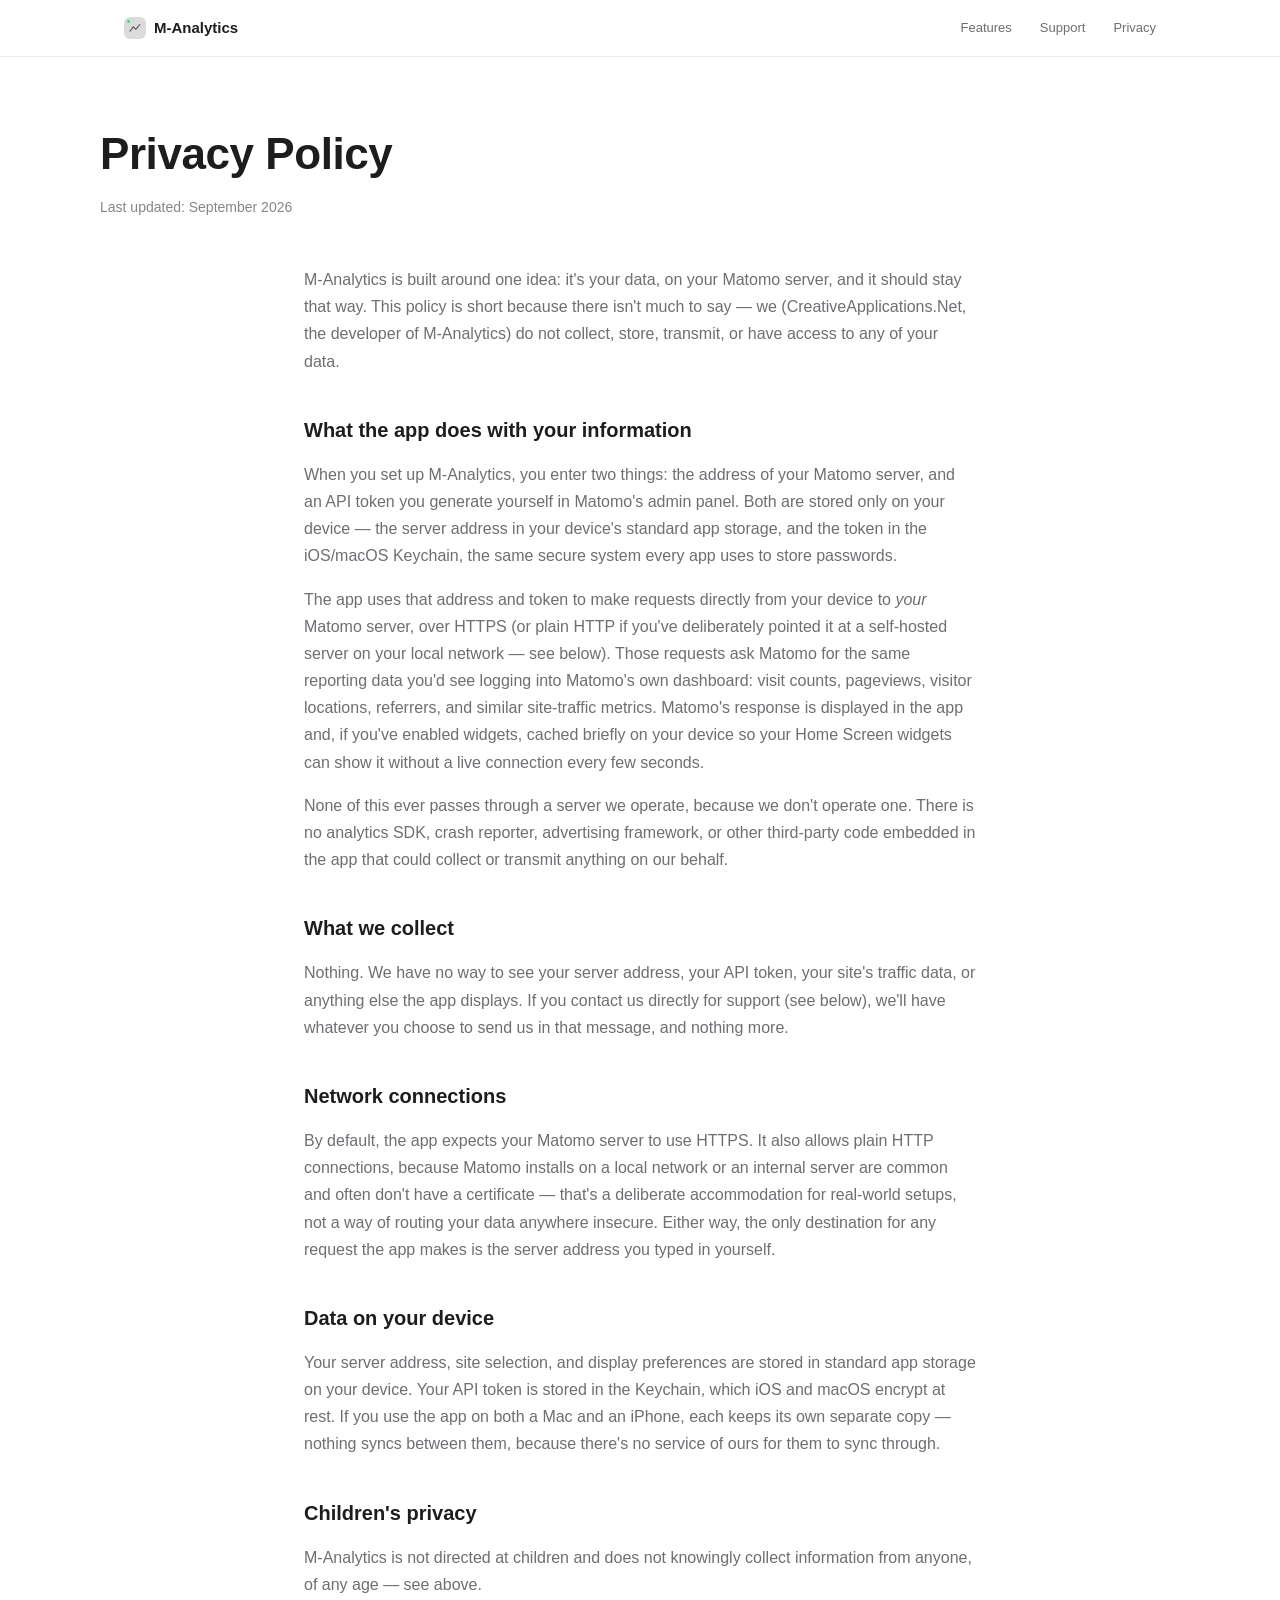
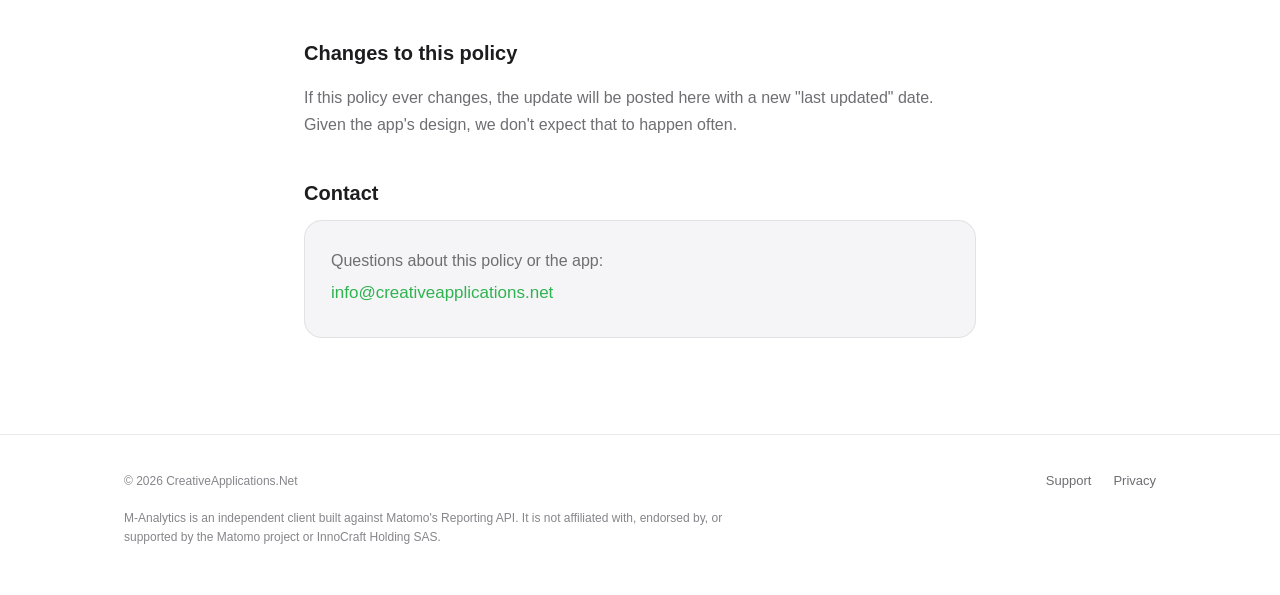
==== privacy.html @ f23e55db "Initial M-Analytics marketing site Landing page, privacy policy, and support pages for the M-Analyti" ====
<!DOCTYPE html>
<html lang="en">
<head>
<meta charset="UTF-8">
<meta name="viewport" content="width=device-width, initial-scale=1">
<title>Privacy Policy — M-Analytics</title>
<meta name="description" content="M-Analytics collects nothing. Your Matomo server address and API token stay on your device and are never sent anywhere but the server you configured.">
<link rel="icon" href="assets/favicon.png">
<link rel="apple-touch-icon" href="assets/apple-touch-icon.png">
<link rel="stylesheet" href="styles.css">
</head>
<body>

<div class="site-nav">
  <div class="wrap">
    <a class="brand" href="index.html">
      <img src="assets/icon.png" alt="">
      M-Analytics
    </a>
    <nav>
      <a href="index.html#features">Features</a>
      <a href="support.html">Support</a>
      <a href="privacy.html">Privacy</a>
    </nav>
  </div>
</div>

<header class="page-hero wrap">
  <h1>Privacy Policy</h1>
  <div class="updated">Last updated: September 2026</div>
</header>

<div class="content wrap">

  <p>M-Analytics is built around one idea: it's your data, on your Matomo server, and it should stay that way. This policy is short because there isn't much to say — we (CreativeApplications.Net, the developer of M-Analytics) do not collect, store, transmit, or have access to any of your data.</p>

  <h2>What the app does with your information</h2>
  <p>When you set up M-Analytics, you enter two things: the address of your Matomo server, and an API token you generate yourself in Matomo's admin panel. Both are stored only on your device — the server address in your device's standard app storage, and the token in the iOS/macOS Keychain, the same secure system every app uses to store passwords.</p>
  <p>The app uses that address and token to make requests directly from your device to <em>your</em> Matomo server, over HTTPS (or plain HTTP if you've deliberately pointed it at a self-hosted server on your local network — see below). Those requests ask Matomo for the same reporting data you'd see logging into Matomo's own dashboard: visit counts, pageviews, visitor locations, referrers, and similar site-traffic metrics. Matomo's response is displayed in the app and, if you've enabled widgets, cached briefly on your device so your Home Screen widgets can show it without a live connection every few seconds.</p>
  <p>None of this ever passes through a server we operate, because we don't operate one. There is no analytics SDK, crash reporter, advertising framework, or other third-party code embedded in the app that could collect or transmit anything on our behalf.</p>

  <h2>What we collect</h2>
  <p>Nothing. We have no way to see your server address, your API token, your site's traffic data, or anything else the app displays. If you contact us directly for support (see below), we'll have whatever you choose to send us in that message, and nothing more.</p>

  <h2>Network connections</h2>
  <p>By default, the app expects your Matomo server to use HTTPS. It also allows plain HTTP connections, because Matomo installs on a local network or an internal server are common and often don't have a certificate — that's a deliberate accommodation for real-world setups, not a way of routing your data anywhere insecure. Either way, the only destination for any request the app makes is the server address you typed in yourself.</p>

  <h2>Data on your device</h2>
  <p>Your server address, site selection, and display preferences are stored in standard app storage on your device. Your API token is stored in the Keychain, which iOS and macOS encrypt at rest. If you use the app on both a Mac and an iPhone, each keeps its own separate copy — nothing syncs between them, because there's no service of ours for them to sync through.</p>

  <h2>Children's privacy</h2>
  <p>M-Analytics is not directed at children and does not knowingly collect information from anyone, of any age — see above.</p>

  <h2>Changes to this policy</h2>
  <p>If this policy ever changes, the update will be posted here with a new "last updated" date. Given the app's design, we don't expect that to happen often.</p>

  <h2>Contact</h2>
  <div class="contact-card">
    <p>Questions about this policy or the app:</p>
    <p class="email"><a href="mailto:info@creativeapplications.net">info@creativeapplications.net</a></p>
  </div>

</div>

<footer>
  <div class="wrap">
    <div class="copyright">© 2026 CreativeApplications.Net</div>
    <div class="foot-links">
      <a href="support.html">Support</a>
      <a href="privacy.html">Privacy</a>
    </div>
  </div>
  <div class="wrap" style="margin-top:18px;">
    <div class="disclaimer">M-Analytics is an independent client built against Matomo's Reporting API. It is not affiliated with, endorsed by, or supported by the Matomo project or InnoCraft Holding SAS.</div>
  </div>
</footer>

</body>
</html>
---- styles.css ----
/* M-Analytics marketing site — shared styles.
   Palette pulled straight from the app icon: light gray / charcoal panels,
   green accent (the icon's live-dot green), Apple-style neutral grays for
   everything else. No frameworks, no build step — plain CSS custom
   properties with a prefers-color-scheme swap. */

:root {
    --bg: #ffffff;
    --bg-alt: #f5f5f7;
    --panel: #f5f5f7;
    --panel-border: rgba(0, 0, 0, 0.08);
    --text: #1d1d1f;
    --text-secondary: #6e6e73;
    --text-tertiary: #86868b;
    --accent: #2fb350;
    --accent-ink: #ffffff;
    --icon-light-bg: #dbdbdb;
    --icon-glyph: #333333;
    --shadow: 0 1px 2px rgba(0, 0, 0, 0.04), 0 8px 24px rgba(0, 0, 0, 0.06);
    --radius-lg: 28px;
    --radius-md: 18px;
    --radius-sm: 10px;
}

@media (prefers-color-scheme: dark) {
    :root {
        --bg: #000000;
        --bg-alt: #0d0d0f;
        --panel: #17171a;
        --panel-border: rgba(255, 255, 255, 0.08);
        --text: #f5f5f7;
        --text-secondary: #a1a1a6;
        --text-tertiary: #86868b;
        --accent: #34d058;
        --accent-ink: #06170a;
        --icon-light-bg: #1f1f1f;
        --icon-glyph: #b3b3b3;
        --shadow: 0 1px 2px rgba(0, 0, 0, 0.3), 0 8px 30px rgba(0, 0, 0, 0.5);
    }
}

* { box-sizing: border-box; }

html {
    scroll-behavior: smooth;
}

html, body {
    /* Safety net, not the real fix (that's the nav below) — nothing on this
       page should ever need to scroll sideways. */
    overflow-x: hidden;
}

body {
    margin: 0;
    background: var(--bg);
    color: var(--text);
    font-family: -apple-system, BlinkMacSystemFont, "SF Pro Text", "Segoe UI", Roboto, Helvetica, Arial, sans-serif;
    -webkit-font-smoothing: antialiased;
    line-height: 1.5;
}

a { color: inherit; }

.wrap {
    max-width: 1080px;
    margin: 0 auto;
    padding: 0 24px;
}

/* MARK: Nav */

.site-nav {
    position: sticky;
    top: 0;
    z-index: 20;
    background: color-mix(in srgb, var(--bg) 82%, transparent);
    backdrop-filter: saturate(180%) blur(14px);
    -webkit-backdrop-filter: saturate(180%) blur(14px);
    border-bottom: 1px solid var(--panel-border);
}

.site-nav .wrap {
    display: flex;
    align-items: center;
    justify-content: space-between;
    height: 56px;
    gap: 12px;
}

.brand {
    display: flex;
    align-items: center;
    gap: 8px;
    font-weight: 600;
    font-size: 15px;
    text-decoration: none;
    color: var(--text);
}

.brand img {
    width: 22px;
    height: 22px;
    border-radius: 6px;
    display: block;
}

.site-nav nav {
    display: flex;
    gap: 28px;
    flex: none;
}

.site-nav nav a {
    font-size: 13px;
    color: var(--text-secondary);
    text-decoration: none;
    white-space: nowrap;
}

.site-nav nav a:hover { color: var(--text); }

@media (max-width: 420px) {
    .site-nav nav { gap: 14px; }
    .site-nav nav a { font-size: 12px; }
    .brand { font-size: 14px; }
}

/* MARK: Hero */

.hero {
    padding: 88px 0 64px;
    text-align: center;
}

.hero-icon {
    width: 128px;
    height: 128px;
    border-radius: 30px;
    box-shadow: var(--shadow);
    margin-bottom: 28px;
}

.hero h1 {
    font-size: clamp(40px, 7vw, 64px);
    font-weight: 700;
    letter-spacing: -0.02em;
    margin: 0 0 14px;
}

.hero .tagline {
    font-size: clamp(18px, 2.6vw, 23px);
    color: var(--text-secondary);
    max-width: 620px;
    margin: 0 auto 32px;
    font-weight: 400;
}

.price-pill {
    display: inline-flex;
    align-items: center;
    gap: 8px;
    max-width: calc(100% - 32px);
    background: var(--panel);
    border: 1px solid var(--panel-border);
    border-radius: 999px;
    padding: 8px 18px;
    font-size: 14px;
    font-weight: 600;
    margin-bottom: 36px;
    /* One line whenever there's room; below that, wrap rather than force
       the page wider than the viewport — this exact text was the one
       thing on the page that could actually cause that. */
    white-space: normal;
    text-align: center;
}

.price-pill .dot {
    width: 7px;
    height: 7px;
    border-radius: 50%;
    background: var(--accent);
    flex: none;
}

.cta-row {
    display: flex;
    align-items: center;
    justify-content: center;
    gap: 16px;
    flex-wrap: wrap;
}

.store-button {
    display: inline-flex;
    align-items: center;
    gap: 10px;
    background: var(--text);
    color: var(--bg);
    border-radius: var(--radius-sm);
    padding: 11px 20px;
    text-decoration: none;
    font-weight: 600;
    font-size: 14px;
    transition: transform 0.15s ease, opacity 0.15s ease;
}

.store-button:hover { transform: translateY(-1px); opacity: 0.88; }

.store-button svg { width: 18px; height: 18px; flex: none; }

.store-button .label {
    display: flex;
    flex-direction: column;
    align-items: flex-start;
    line-height: 1.15;
}

.store-button .label small {
    font-size: 10px;
    font-weight: 400;
    opacity: 0.75;
}

.coming-soon-note {
    width: 100%;
    text-align: center;
    font-size: 12px;
    color: var(--text-tertiary);
    margin-top: 4px;
}

/* MARK: Mockup showcase */

.showcase {
    padding: 40px 0 96px;
    display: grid;
    grid-template-columns: 2fr 1fr;
    gap: 20px;
    align-items: stretch;
}

@media (max-width: 760px) {
    .showcase { grid-template-columns: 1fr; }
}

.mock-card {
    background: var(--panel);
    border: 1px solid var(--panel-border);
    border-radius: var(--radius-lg);
    padding: 28px;
    box-shadow: var(--shadow);
    display: flex;
    flex-direction: column;
    gap: 18px;
}

/* Menu-bar popover mock — mirrors the app's actual panel structure
   (header, NOW, Today so far, By hour, Latest visitors) rather than
   a generic stat card, so it reads as the real UI at a glance. */

.mock-menubar {
    background: var(--bg);
    border-radius: var(--radius-md);
    border: 1px solid var(--panel-border);
    overflow: hidden;
    font-variant-numeric: tabular-nums;
    flex: 1;
}

.mock-menubar .mm-header {
    display: flex;
    align-items: center;
    justify-content: space-between;
    gap: 10px;
    padding: 12px 14px;
    border-bottom: 1px solid var(--panel-border);
}

.mm-title {
    display: flex;
    align-items: center;
    gap: 8px;
}

.mm-icon {
    display: flex;
    color: var(--text-secondary);
}

.mm-icon svg { width: 15px; height: 15px; }

.mm-site {
    display: block;
    font-size: 13px;
    font-weight: 700;
}

.mm-sub {
    display: block;
    font-size: 10.5px;
    color: var(--text-tertiary);
}

.mm-spark {
    width: 64px;
    height: 20px;
    color: var(--text-tertiary);
    flex-shrink: 0;
}

.mock-menubar .mm-header .live-dot {
    width: 6px;
    height: 6px;
    border-radius: 50%;
    background: var(--accent);
    box-shadow: 0 0 0 4px color-mix(in srgb, var(--accent) 20%, transparent);
    display: inline-block;
}

/* Two-column layout, echoing the Mac window's draggable two-column
   panel grid (as opposed to the popover's single-column list) — each
   column lays out independently so mismatched panel heights don't
   force awkward gaps like a strict CSS grid would. */
.mm-columns {
    display: grid;
    grid-template-columns: 1fr 1fr;
    gap: 10px;
    padding: 12px;
}

.mm-col {
    display: flex;
    flex-direction: column;
    gap: 10px;
    min-width: 0;
}

.mm-section {
    background: var(--panel-alt, var(--panel));
    border-radius: 10px;
    padding: 10px 12px;
}

.mm-label {
    display: flex;
    align-items: center;
    gap: 6px;
    font-size: 10px;
    font-weight: 700;
    letter-spacing: 0.03em;
    color: var(--text-tertiary);
    text-transform: uppercase;
}

.mm-label-row {
    justify-content: space-between;
}

.mm-count {
    font-weight: 600;
    color: var(--text-secondary);
    text-transform: none;
}

.mm-legend {
    display: inline-flex;
    align-items: center;
    gap: 4px;
    font-size: 10px;
    font-weight: 500;
    text-transform: none;
    letter-spacing: normal;
}

.mm-legend .dash,
.mm-legend .dots {
    width: 10px;
    height: 0;
    border-top: 1.5px solid var(--text-tertiary);
    display: inline-block;
}

.mm-legend .dots {
    border-top-style: dotted;
    border-top-color: var(--text-tertiary);
    margin-left: 6px;
}

.mm-now-row {
    display: flex;
    align-items: baseline;
    gap: 6px;
    margin-top: 6px;
}

.mm-num {
    font-size: 26px;
    font-weight: 700;
}

.mm-num-label,
.mm-fine {
    font-size: 11px;
    color: var(--text-secondary);
}

.mm-fine { margin-top: 2px; }

.mm-grid {
    display: grid;
    grid-template-columns: repeat(2, 1fr);
    gap: 10px;
    margin-top: 8px;
}

.mm-stat {
    display: flex;
    flex-direction: column;
    gap: 2px;
}

.mm-stat-label {
    font-size: 10px;
    color: var(--text-secondary);
}

.mm-stat-num {
    font-size: 15px;
    font-weight: 700;
}

.mm-badge {
    align-self: flex-start;
    font-size: 9px;
    font-weight: 700;
    color: #b5651d;
    background: color-mix(in srgb, #f2994a 22%, transparent);
    border-radius: 4px;
    padding: 1px 4px;
    margin-top: 1px;
}

.mock-bars {
    display: flex;
    align-items: flex-end;
    justify-content: space-between;
    height: 40px;
    padding-top: 8px;
}

.mock-bars span {
    flex: 0 0 3px;
    background: var(--text-tertiary);
    opacity: 0.6;
    border-radius: 1px 1px 0 0;
}

.mm-visitor-row {
    display: flex;
    align-items: center;
    gap: 8px;
    padding: 5px 0;
}

.mm-user-row + .mm-user-row,
.mm-visitor-row + .mm-visitor-row {
    border-top: 1px solid var(--panel-border);
}

.mm-flag {
    font-size: 14px;
    line-height: 1;
}

.mm-user-row {
    display: flex;
    align-items: center;
    gap: 8px;
    padding: 5px 0;
}

.mm-avatar {
    width: 18px;
    height: 18px;
    border-radius: 50%;
    background: color-mix(in srgb, var(--accent) 25%, var(--panel));
    color: var(--accent);
    font-size: 10px;
    font-weight: 700;
    display: flex;
    align-items: center;
    justify-content: center;
    flex-shrink: 0;
}

.mm-visitor-loc {
    font-size: 11px;
    font-weight: 600;
    flex: 1;
    overflow: hidden;
    text-overflow: ellipsis;
    white-space: nowrap;
}

.mm-visitor-time {
    font-size: 10px;
    color: var(--text-tertiary);
    flex-shrink: 0;
}

/* iPhone dashboard mock — the same panels as the menu bar mock, one
   column wide, matching the single scrolling column of the real
   iPhone dashboard. */

.mock-phone {
    background: var(--bg);
    border-radius: var(--radius-md);
    border: 1px solid var(--panel-border);
    padding: 12px;
    display: flex;
    flex-direction: column;
    gap: 10px;
    font-variant-numeric: tabular-nums;
    flex: 1;
}

.mock-caption {
    font-size: 13px;
    font-weight: 600;
    color: var(--text-secondary);
}

/* MARK: Features */

.features {
    padding: 20px 0 100px;
}

.section-heading {
    text-align: center;
    margin-bottom: 48px;
}

.section-heading h2 {
    font-size: clamp(28px, 4vw, 38px);
    font-weight: 700;
    letter-spacing: -0.01em;
    margin: 0 0 10px;
}

.section-heading p {
    color: var(--text-secondary);
    font-size: 17px;
    max-width: 560px;
    margin: 0 auto;
}

.feature-grid {
    display: grid;
    grid-template-columns: repeat(3, 1fr);
    gap: 18px;
}

@media (max-width: 860px) {
    .feature-grid { grid-template-columns: 1fr; }
}

.feature-card {
    background: var(--panel);
    border: 1px solid var(--panel-border);
    border-radius: var(--radius-lg);
    padding: 28px;
}

.feature-card .icon-badge {
    width: 44px;
    height: 44px;
    border-radius: 12px;
    background: color-mix(in srgb, var(--accent) 16%, var(--panel));
    display: flex;
    align-items: center;
    justify-content: center;
    margin-bottom: 18px;
}

.feature-card .icon-badge svg {
    width: 22px;
    height: 22px;
    stroke: var(--accent);
}

.feature-card h3 {
    font-size: 18px;
    margin: 0 0 10px;
}

.feature-card ul {
    margin: 0;
    padding: 0 0 0 18px;
    color: var(--text-secondary);
    font-size: 14px;
}

.feature-card li { margin-bottom: 7px; }
.feature-card li:last-child { margin-bottom: 0; }

/* MARK: Privacy callout */

.privacy-callout {
    padding: 0 0 100px;
}

.privacy-callout .panel {
    background: var(--text);
    color: var(--bg);
    border-radius: var(--radius-lg);
    padding: 56px 40px;
    text-align: center;
}

.privacy-callout h2 {
    font-size: clamp(26px, 4vw, 34px);
    margin: 0 0 14px;
    letter-spacing: -0.01em;
}

.privacy-callout p {
    max-width: 560px;
    margin: 0 auto 26px;
    opacity: 0.75;
    font-size: 16px;
}

.text-link {
    color: var(--accent);
    font-weight: 600;
    text-decoration: none;
    font-size: 14px;
}

.text-link:hover { text-decoration: underline; }

/* MARK: Footer */

footer {
    border-top: 1px solid var(--panel-border);
    padding: 36px 0 48px;
}

footer .wrap {
    display: flex;
    flex-wrap: wrap;
    align-items: center;
    justify-content: space-between;
    gap: 16px;
}

footer .foot-links {
    display: flex;
    gap: 22px;
}

footer .foot-links a {
    font-size: 13px;
    color: var(--text-secondary);
    text-decoration: none;
}

footer .foot-links a:hover { color: var(--text); }

footer .disclaimer {
    font-size: 12px;
    color: var(--text-tertiary);
    max-width: 620px;
    line-height: 1.6;
}

footer .copyright {
    font-size: 12px;
    color: var(--text-tertiary);
}

/* MARK: Simple content pages (privacy / support) */

.page-hero {
    padding: 64px 0 32px;
}

.page-hero h1 {
    font-size: clamp(32px, 5vw, 44px);
    letter-spacing: -0.01em;
    margin: 0 0 10px;
}

.page-hero .updated {
    color: var(--text-tertiary);
    font-size: 14px;
}

.content {
    padding-bottom: 96px;
    max-width: 720px;
}

.content h2 {
    font-size: 20px;
    margin: 40px 0 12px;
}

.content h2:first-child { margin-top: 0; }

.content p, .content li {
    color: var(--text-secondary);
    font-size: 16px;
    line-height: 1.7;
}

.content ul { padding-left: 20px; }
.content li { margin-bottom: 8px; }

.content a { color: var(--accent); text-decoration: none; font-weight: 500; }
.content a:hover { text-decoration: underline; }

.faq-item {
    border-top: 1px solid var(--panel-border);
    padding: 22px 0;
}

.faq-item:last-child { border-bottom: 1px solid var(--panel-border); }

.faq-item h3 {
    font-size: 16px;
    margin: 0 0 8px;
}

.faq-item p {
    margin: 0;
    font-size: 15px;
}

.contact-card {
    background: var(--panel);
    border: 1px solid var(--panel-border);
    border-radius: var(--radius-md);
    padding: 26px;
    margin-top: 8px;
}

.contact-card p { margin: 0 0 4px; }
.contact-card .email { font-size: 17px; font-weight: 600; color: var(--text); }

/* MARK: Small-screen pass */

@media (max-width: 480px) {
    .wrap { padding: 0 16px; }
    .hero { padding: 64px 0 48px; }
    .price-pill { font-size: 12px; padding: 7px 14px; }
    .cta-row { gap: 10px; }
    .store-button { padding: 10px 16px; }
    .privacy-callout .panel { padding: 40px 24px; }
}
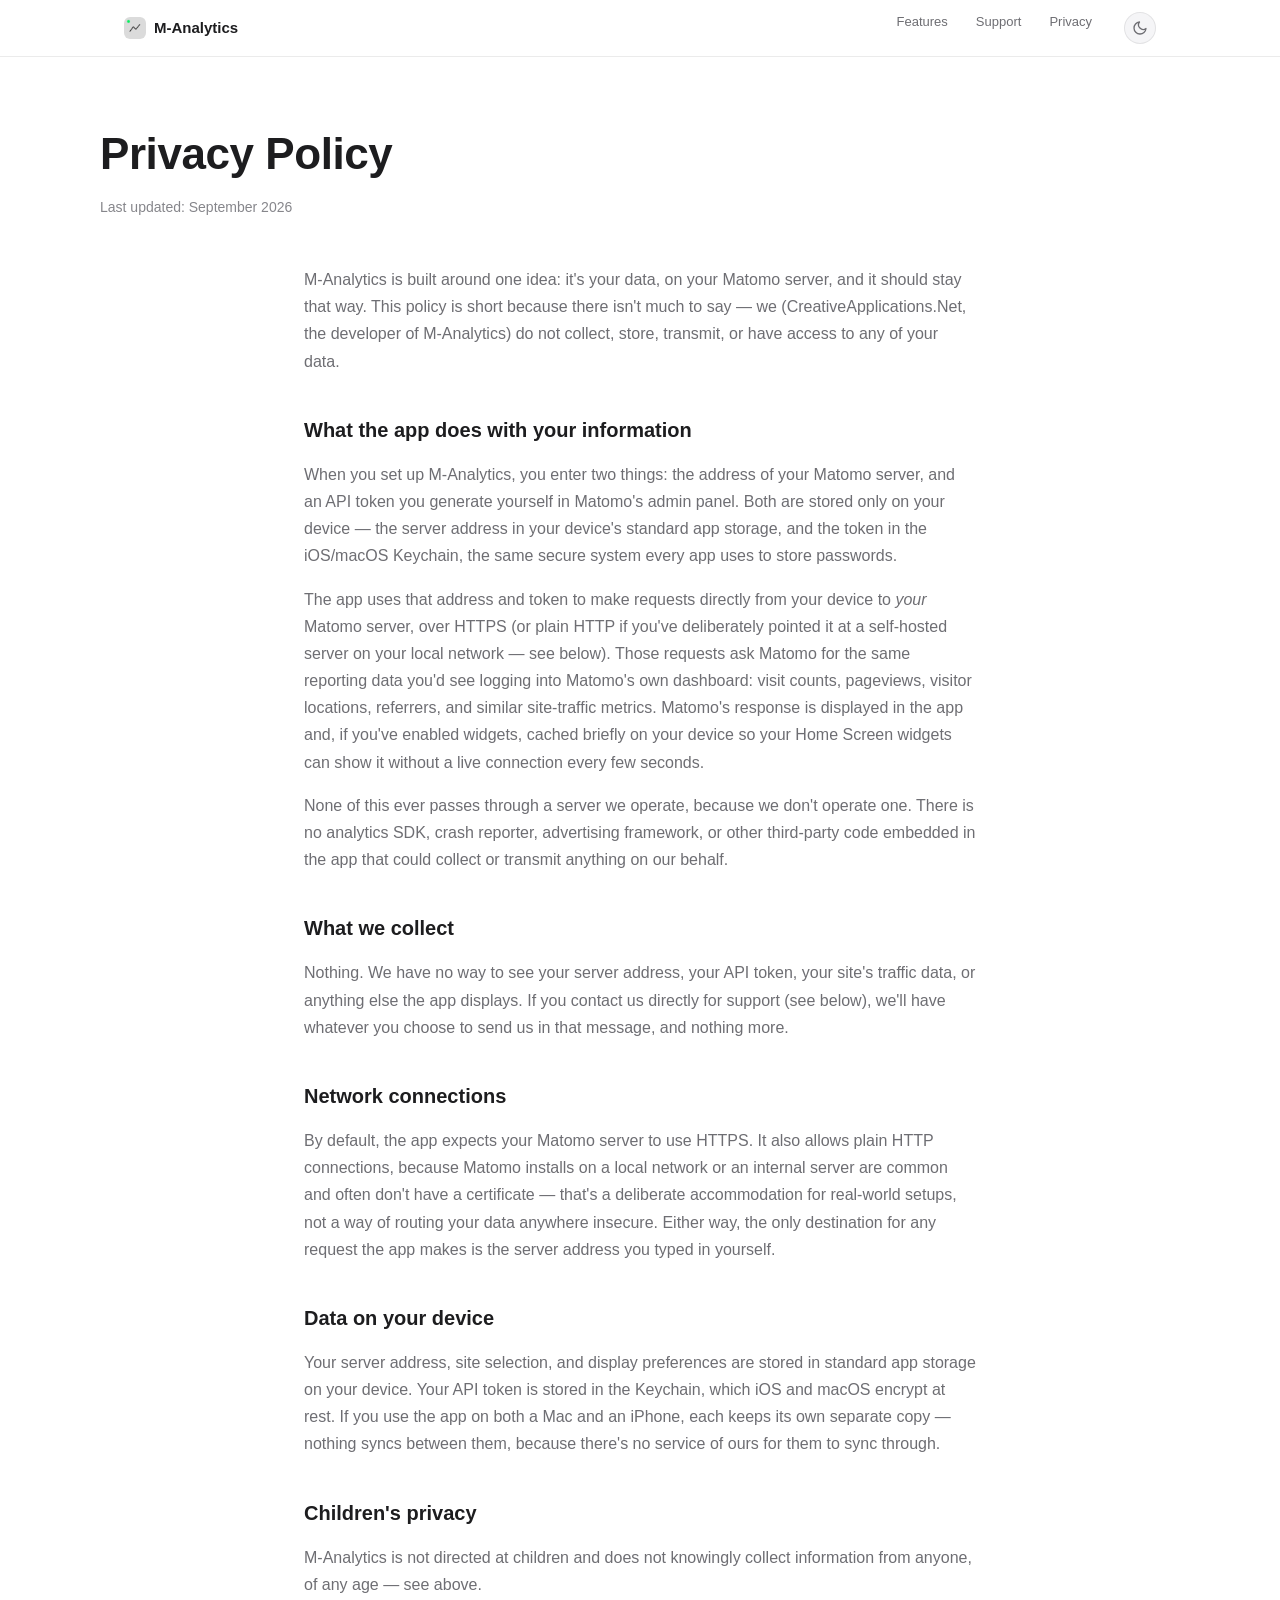
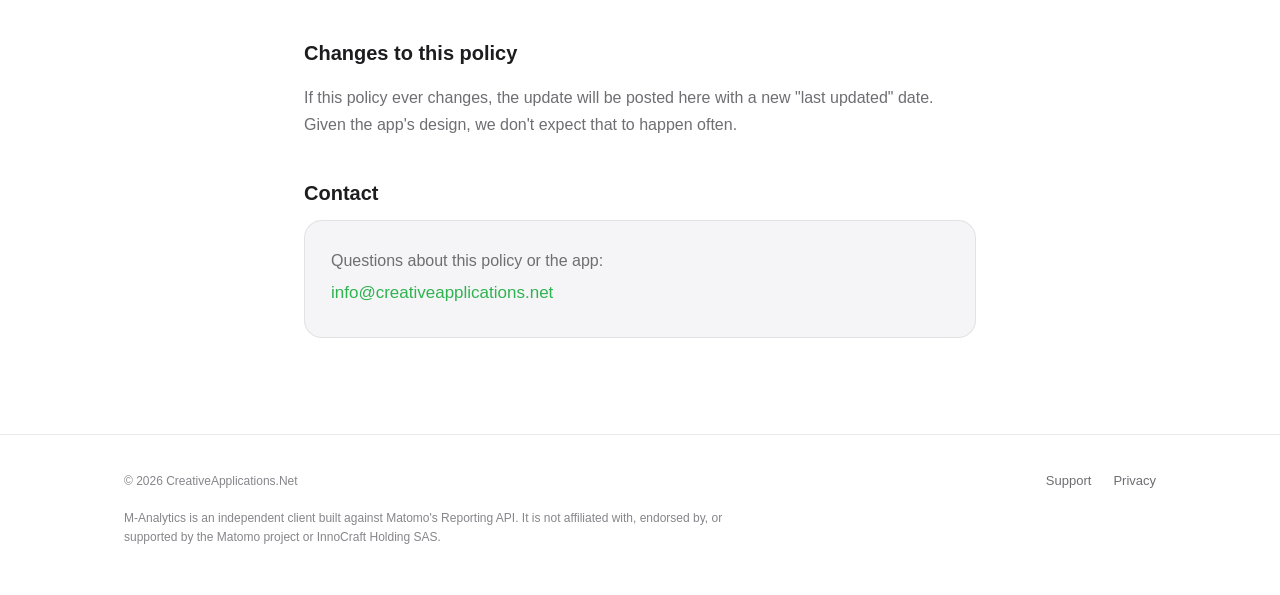
==== commit 5e50b974: "Add manual light/dark theme toggle; unify support email to info@ - data-theme override on top of the" ====
--- a/privacy.html
+++ b/privacy.html
@@ -2,6 +2,9 @@
 <html lang="en">
 <head>
 <meta charset="UTF-8">
+<script>
+(function(){try{var t=localStorage.getItem('theme');if(t==='light'||t==='dark'){document.documentElement.setAttribute('data-theme',t);}}catch(e){}})();
+</script>
 <meta name="viewport" content="width=device-width, initial-scale=1">
 <title>Privacy Policy — M-Analytics</title>
 <meta name="description" content="M-Analytics collects nothing. Your Matomo server address and API token stay on your device and are never sent anywhere but the server you configured.">
@@ -21,6 +24,10 @@
       <a href="index.html#features">Features</a>
       <a href="support.html">Support</a>
       <a href="privacy.html">Privacy</a>
+      <button class="theme-toggle" type="button" aria-label="Toggle light/dark theme">
+        <svg class="icon-sun" viewBox="0 0 24 24" fill="none" stroke="currentColor" stroke-width="2" stroke-linecap="round" stroke-linejoin="round" aria-hidden="true"><circle cx="12" cy="12" r="4"/><path d="M12 2v2M12 20v2M4.93 4.93l1.41 1.41M17.66 17.66l1.41 1.41M2 12h2M20 12h2M4.93 19.07l1.41-1.41M17.66 6.34l1.41-1.41"/></svg>
+        <svg class="icon-moon" viewBox="0 0 24 24" fill="none" stroke="currentColor" stroke-width="2" stroke-linecap="round" stroke-linejoin="round" aria-hidden="true"><path d="M21 12.79A9 9 0 1 1 11.21 3 7 7 0 0 0 21 12.79z"/></svg>
+      </button>
     </nav>
   </div>
 </div>
@@ -75,5 +82,6 @@
   </div>
 </footer>
 
+<script src="theme.js" defer></script>
 </body>
 </html>
--- a/styles.css
+++ b/styles.css
@@ -2,7 +2,9 @@
    Palette pulled straight from the app icon: light gray / charcoal panels,
    green accent (the icon's live-dot green), Apple-style neutral grays for
    everything else. No frameworks, no build step — plain CSS custom
-   properties with a prefers-color-scheme swap. */
+   properties with a prefers-color-scheme swap, plus a manual toggle (see
+   theme.js) that stamps data-theme="light"/"dark" on <html> to override
+   the system default when a visitor picks one explicitly. */
 
 :root {
     --bg: #ffffff;
@@ -22,8 +24,9 @@
     --radius-sm: 10px;
 }
 
+/* System dark, no explicit override */
 @media (prefers-color-scheme: dark) {
-    :root {
+    :root:not([data-theme="light"]) {
         --bg: #000000;
         --bg-alt: #0d0d0f;
         --panel: #17171a;
@@ -38,6 +41,62 @@
         --shadow: 0 1px 2px rgba(0, 0, 0, 0.3), 0 8px 30px rgba(0, 0, 0, 0.5);
     }
 }
+
+/* Explicit override via the toggle, regardless of system setting */
+:root[data-theme="dark"] {
+    --bg: #000000;
+    --bg-alt: #0d0d0f;
+    --panel: #17171a;
+    --panel-border: rgba(255, 255, 255, 0.08);
+    --text: #f5f5f7;
+    --text-secondary: #a1a1a6;
+    --text-tertiary: #86868b;
+    --accent: #34d058;
+    --accent-ink: #06170a;
+    --icon-light-bg: #1f1f1f;
+    --icon-glyph: #b3b3b3;
+    --shadow: 0 1px 2px rgba(0, 0, 0, 0.3), 0 8px 30px rgba(0, 0, 0, 0.5);
+}
+
+.theme-toggle {
+    display: inline-flex;
+    align-items: center;
+    justify-content: center;
+    width: 32px;
+    height: 32px;
+    padding: 0;
+    margin-left: 4px;
+    border: 1px solid var(--panel-border);
+    border-radius: 50%;
+    background: var(--panel);
+    color: var(--text-secondary);
+    cursor: pointer;
+    flex: none;
+}
+
+.theme-toggle svg {
+    width: 16px;
+    height: 16px;
+}
+
+.theme-toggle .icon-sun,
+.theme-toggle .icon-moon {
+    display: none;
+}
+
+/* Resolved light (default, or system-light-with-no-override): show the
+   moon — clicking it offers to switch to dark. */
+.theme-toggle .icon-moon { display: block; }
+
+@media (prefers-color-scheme: dark) {
+    :root:not([data-theme="light"]) .theme-toggle .icon-moon { display: none; }
+    :root:not([data-theme="light"]) .theme-toggle .icon-sun { display: block; }
+}
+
+:root[data-theme="dark"] .theme-toggle .icon-moon { display: none; }
+:root[data-theme="dark"] .theme-toggle .icon-sun { display: block; }
+:root[data-theme="light"] .theme-toggle .icon-moon { display: block; }
+:root[data-theme="light"] .theme-toggle .icon-sun { display: none; }
 
 * { box-sizing: border-box; }
 
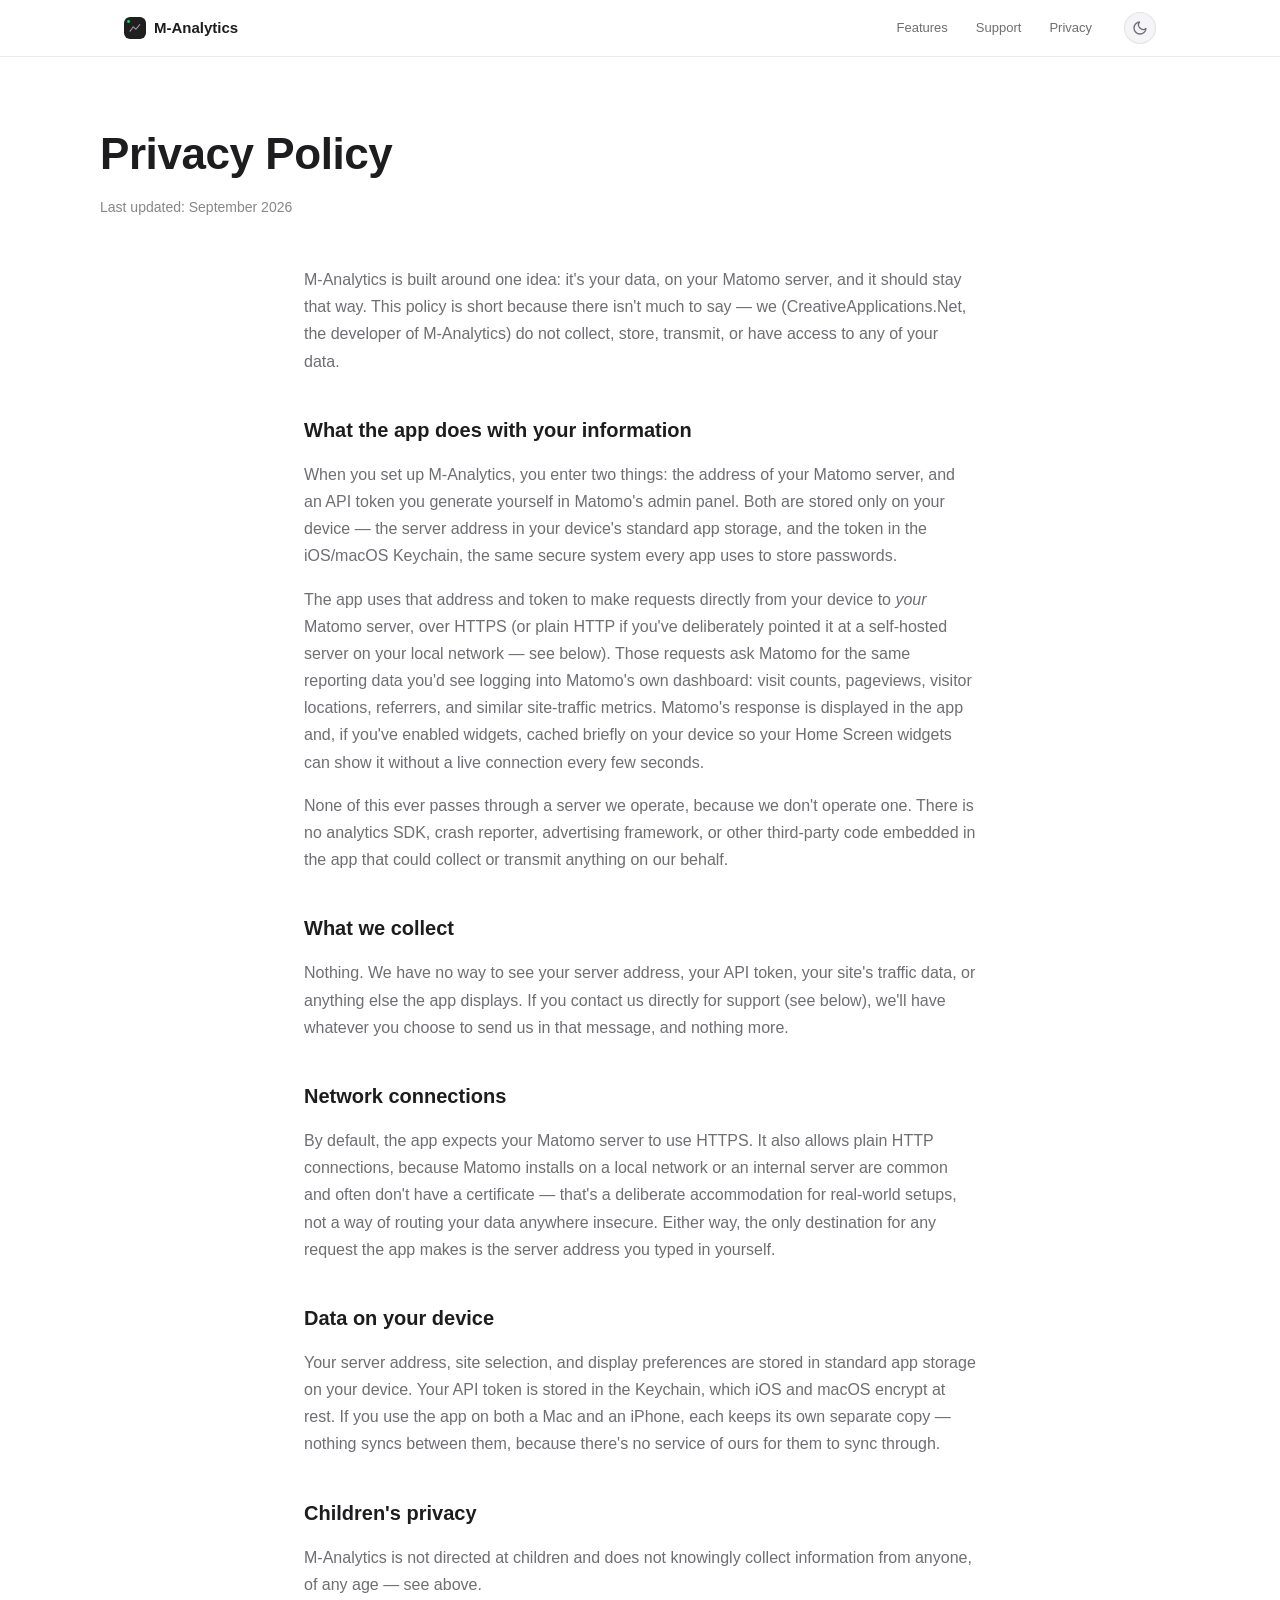
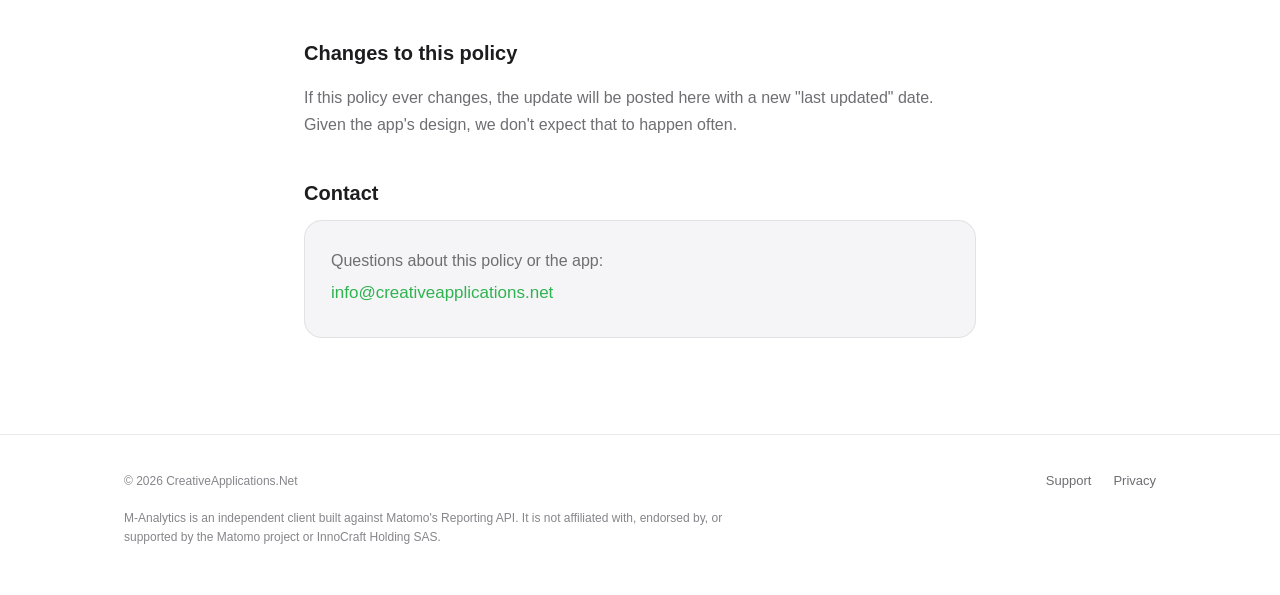
==== commit f2edf169: "Use dark-variant icon in light mode; fix nav icon/toggle alignment - Light theme now shows the dark-" ====
--- a/privacy.html
+++ b/privacy.html
@@ -17,7 +17,8 @@
 <div class="site-nav">
   <div class="wrap">
     <a class="brand" href="index.html">
-      <img src="assets/icon.png" alt="">
+      <img class="icon-dark-variant" src="assets/icon-dark.png" alt="">
+      <img class="icon-light-variant" src="assets/icon.png" alt="">
       M-Analytics
     </a>
     <nav>
--- a/styles.css
+++ b/styles.css
@@ -98,6 +98,25 @@
 :root[data-theme="light"] .theme-toggle .icon-moon { display: block; }
 :root[data-theme="light"] .theme-toggle .icon-sun { display: none; }
 
+/* App icon swap: the dark-background icon reads better against this
+   site's white light-mode page, and the light-background one reads
+   better against the black dark-mode page — the opposite pairing from
+   the app itself, which is about contrast against the page, not
+   matching the OS appearance. Same show/hide pattern as the theme
+   toggle above. */
+.icon-dark-variant { display: inline-block; }
+.icon-light-variant { display: none; }
+
+@media (prefers-color-scheme: dark) {
+    :root:not([data-theme="light"]) .icon-dark-variant { display: none; }
+    :root:not([data-theme="light"]) .icon-light-variant { display: inline-block; }
+}
+
+:root[data-theme="dark"] .icon-dark-variant { display: none; }
+:root[data-theme="dark"] .icon-light-variant { display: inline-block; }
+:root[data-theme="light"] .icon-dark-variant { display: inline-block; }
+:root[data-theme="light"] .icon-light-variant { display: none; }
+
 * { box-sizing: border-box; }
 
 html {
@@ -161,11 +180,15 @@
     width: 22px;
     height: 22px;
     border-radius: 6px;
-    display: block;
+    /* No explicit display here — .brand is itself a flex container, which
+       already blockifies its children, and this was previously winning a
+       specificity fight against .icon-dark-variant/.icon-light-variant's
+       display:none, showing both variants at once. */
 }
 
 .site-nav nav {
     display: flex;
+    align-items: center;
     gap: 28px;
     flex: none;
 }
